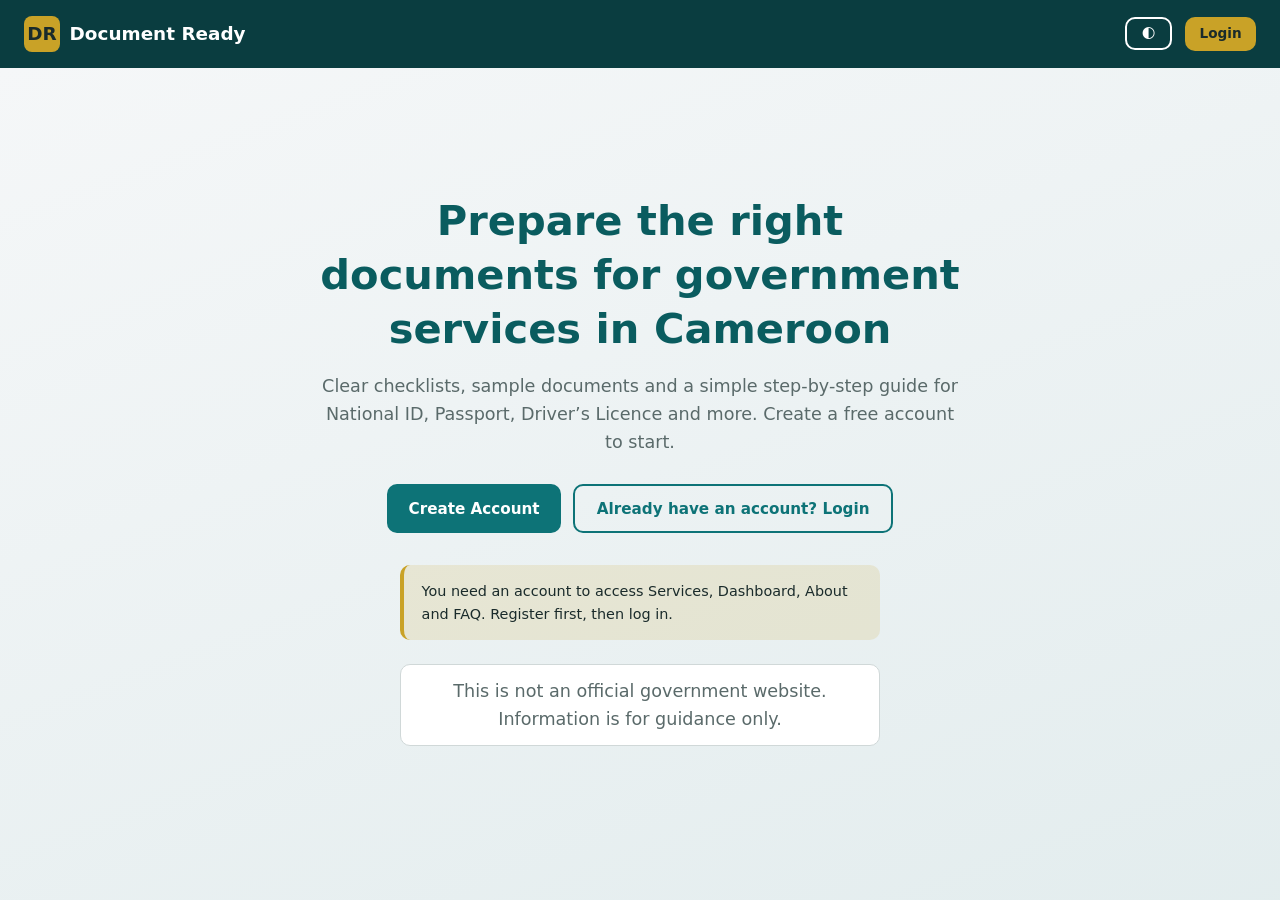
==== index.html @ 0cd77eed "First Commit" ====
<!DOCTYPE html>
<html lang="en">
<head>
  <meta charset="UTF-8">
  <meta name="viewport" content="width=device-width, initial-scale=1.0">
  <title>Document Ready – Cameroon Government Services Checklist</title>
  <link rel="stylesheet" href="css/main.css">
  <link rel="stylesheet" href="css/layout.css">
  <link rel="stylesheet" href="css/components.css">
</head>
<body class="landing-page">
  <header class="landing-header">
    <div class="brand">
      <div class="logo-icon">DR</div>
      <span>Document Ready</span>
    </div>
    <div>
      <button type="button" class="btn btn-sm btn-outline" id="landingTheme" style="border-color:#fff;color:#fff;margin-right:0.5rem">🌓</button>
      <a href="pages/login.html" class="btn btn-sm btn-accent" id="landingLoginBtn">Login</a>
    </div>
  </header>

  <section class="landing-hero">
    <div class="hero-content">
      <h1>Prepare the right documents for government services in Cameroon</h1>
      <p>
        Clear checklists, sample documents and a simple step-by-step guide for National ID, Passport, Driver’s Licence and more. Create a free account to start.
      </p>
      <div class="hero-actions">
        <a href="pages/register.html" class="btn btn-primary">Create Account</a>
        <a href="pages/login.html" class="btn btn-outline" id="heroLoginBtn">Already have an account? Login</a>
      </div>
      <div class="alert alert-warning mt-4" style="text-align:left;max-width:480px;margin-left:auto;margin-right:auto">
        You need an account to access Services, Dashboard, About and FAQ. Register first, then log in.
      </div>
      <p class="disclaimer" style="max-width:480px;margin-left:auto;margin-right:auto">
        This is not an official government website. Information is for guidance only.
      </p>
    </div>
  </section>

  <script src="js/auth.js"></script>
  <script src="js/header-footer.js"></script>
  <script>
    document.addEventListener("DOMContentLoaded", function () {
      if (isLoggedIn()) {
        window.location.href = "pages/dashboard.html";
        return;
      }
      var themeBtn = document.getElementById("landingTheme");
      if (themeBtn) {
        themeBtn.addEventListener("click", toggleTheme);
      }
    });
  </script>
</body>
</html>
---- css/main.css ----
/* Base styles, color variables and theme support */

:root {
  --primary: #0d7377;
  --primary-dark: #0a5c5f;
  --primary-light: #14919b;
  --accent: #c9a227;
  --accent-soft: #e8d48b;
  --bg: #f5f7f8;
  --bg-card: #ffffff;
  --text: #1a2b2b;
  --text-muted: #5a6a6a;
  --border: #d0d8d8;
  --sidebar-bg: #0a3d40;
  --sidebar-text: #e8f4f4;
  --success: #2e7d32;
  --danger: #c62828;
  --shadow: 0 2px 12px rgba(13, 115, 119, 0.12);
  --radius: 10px;
  --font: "Segoe UI", system-ui, -apple-system, sans-serif;
}

[data-theme="dark"] {
  --primary: #1aa6ab;
  --primary-dark: #14919b;
  --primary-light: #2bc4c9;
  --accent: #d4af37;
  --accent-soft: #3d3520;
  --bg: #0f1a1a;
  --bg-card: #162626;
  --text: #e8f0f0;
  --text-muted: #9aabab;
  --border: #2a3d3d;
  --sidebar-bg: #061e20;
  --sidebar-text: #d0e8e8;
  --success: #4caf50;
  --danger: #ef5350;
  --shadow: 0 2px 12px rgba(0, 0, 0, 0.4);
}

* {
  margin: 0;
  padding: 0;
  box-sizing: border-box;
}

html {
  scroll-behavior: smooth;
}

body {
  font-family: var(--font);
  background: var(--bg);
  color: var(--text);
  line-height: 1.6;
  min-height: 100vh;
  transition: background 0.3s, color 0.3s;
}

a {
  color: var(--primary);
  text-decoration: none;
}

a:hover {
  color: var(--primary-light);
}

img {
  max-width: 100%;
  height: auto;
}

h1, h2, h3, h4 {
  font-weight: 600;
  line-height: 1.3;
}

.container {
  width: 100%;
  max-width: 1100px;
  margin: 0 auto;
  padding: 0 1.25rem;
}

.btn {
  display: inline-flex;
  align-items: center;
  justify-content: center;
  gap: 0.4rem;
  padding: 0.65rem 1.35rem;
  border: none;
  border-radius: var(--radius);
  font-size: 0.95rem;
  font-weight: 600;
  cursor: pointer;
  transition: all 0.2s;
  font-family: inherit;
}

.btn-primary {
  background: var(--primary);
  color: #fff;
}

.btn-primary:hover {
  background: var(--primary-dark);
}

.btn-accent {
  background: var(--accent);
  color: #1a2b2b;
}

.btn-accent:hover {
  background: var(--accent-soft);
}

.btn-outline {
  background: transparent;
  border: 2px solid var(--primary);
  color: var(--primary);
}

.btn-outline:hover {
  background: var(--primary);
  color: #fff;
}

.btn-ghost {
  background: transparent;
  color: var(--text-muted);
}

.btn-ghost:hover {
  color: var(--primary);
}

.btn-sm {
  padding: 0.4rem 0.9rem;
  font-size: 0.85rem;
}

.btn-block {
  width: 100%;
}

.text-muted {
  color: var(--text-muted);
}

.text-center {
  text-align: center;
}

.mt-1 { margin-top: 0.5rem; }
.mt-2 { margin-top: 1rem; }
.mt-3 { margin-top: 1.5rem; }
.mt-4 { margin-top: 2rem; }
.mb-2 { margin-bottom: 1rem; }
.mb-3 { margin-bottom: 1.5rem; }

.badge {
  display: inline-block;
  padding: 0.2rem 0.6rem;
  border-radius: 20px;
  font-size: 0.75rem;
  font-weight: 600;
}

.badge-success {
  background: rgba(46, 125, 50, 0.15);
  color: var(--success);
}

.badge-pending {
  background: rgba(201, 162, 39, 0.2);
  color: var(--accent);
}

.alert {
  padding: 0.9rem 1.1rem;
  border-radius: var(--radius);
  margin-bottom: 1rem;
  font-size: 0.9rem;
}

.alert-info {
  background: rgba(13, 115, 119, 0.1);
  border-left: 4px solid var(--primary);
  color: var(--text);
}

.alert-warning {
  background: rgba(201, 162, 39, 0.15);
  border-left: 4px solid var(--accent);
}

.alert-danger {
  background: rgba(198, 40, 40, 0.1);
  border-left: 4px solid var(--danger);
  color: var(--danger);
}

.disclaimer {
  font-size: 0.8rem;
  color: var(--text-muted);
  padding: 0.75rem;
  background: var(--bg-card);
  border: 1px solid var(--border);
  border-radius: var(--radius);
  margin-top: 1.5rem;
}
---- css/layout.css ----
/* Sidebar, page layout, header, footer and responsive rules */

.app-shell {
  display: flex;
  min-height: 100vh;
}

/* Sidebar */
.sidebar {
  width: 260px;
  background: var(--sidebar-bg);
  color: var(--sidebar-text);
  display: flex;
  flex-direction: column;
  position: fixed;
  top: 0;
  left: 0;
  height: 100vh;
  z-index: 1000;
  transition: transform 0.3s ease, width 0.3s ease;
  box-shadow: 2px 0 16px rgba(0, 0, 0, 0.15);
}

.sidebar-brand {
  padding: 1.4rem 1.2rem;
  border-bottom: 1px solid rgba(255, 255, 255, 0.08);
  display: flex;
  align-items: center;
  gap: 0.7rem;
}

.sidebar-brand .logo-icon {
  width: 38px;
  height: 38px;
  background: var(--accent);
  border-radius: 8px;
  display: flex;
  align-items: center;
  justify-content: center;
  font-weight: 700;
  color: #1a2b2b;
  font-size: 1.1rem;
}

.sidebar-brand h2 {
  font-size: 1.15rem;
  font-weight: 700;
  color: #fff;
}

.sidebar-brand span {
  font-size: 0.7rem;
  opacity: 0.7;
  display: block;
}

.sidebar-nav {
  flex: 1;
  padding: 1rem 0.75rem;
  overflow-y: auto;
}

.sidebar-nav a {
  display: flex;
  align-items: center;
  gap: 0.75rem;
  padding: 0.75rem 1rem;
  color: var(--sidebar-text);
  border-radius: 8px;
  margin-bottom: 0.25rem;
  font-size: 0.95rem;
  transition: background 0.2s, color 0.2s;
}

.sidebar-nav a:hover,
.sidebar-nav a.active {
  background: rgba(255, 255, 255, 0.12);
  color: #fff;
}

.sidebar-nav a .nav-icon {
  width: 22px;
  text-align: center;
  font-size: 1.1rem;
}

.sidebar-footer {
  padding: 1rem;
  border-top: 1px solid rgba(255, 255, 255, 0.08);
}

.sidebar-footer .user-info {
  font-size: 0.85rem;
  margin-bottom: 0.75rem;
  opacity: 0.9;
}

.theme-toggle-btn {
  width: 100%;
  background: rgba(255, 255, 255, 0.1);
  color: var(--sidebar-text);
  border: 1px solid rgba(255, 255, 255, 0.15);
  padding: 0.55rem;
  border-radius: 8px;
  cursor: pointer;
  font-size: 0.85rem;
  display: flex;
  align-items: center;
  justify-content: center;
  gap: 0.4rem;
  transition: background 0.2s;
}

.theme-toggle-btn:hover {
  background: rgba(255, 255, 255, 0.18);
}

/* Main content area */
.main-content {
  flex: 1;
  margin-left: 260px;
  display: flex;
  flex-direction: column;
  min-height: 100vh;
  transition: margin-left 0.3s ease;
}

.top-bar {
  background: var(--bg-card);
  border-bottom: 1px solid var(--border);
  padding: 0.85rem 1.5rem;
  display: flex;
  align-items: center;
  justify-content: space-between;
  position: sticky;
  top: 0;
  z-index: 100;
  box-shadow: var(--shadow);
}

.top-bar h1 {
  font-size: 1.2rem;
}

.page-body {
  flex: 1;
  padding: 1.5rem;
}

.site-footer {
  background: var(--bg-card);
  border-top: 1px solid var(--border);
  padding: 1.25rem 1.5rem;
  text-align: center;
  font-size: 0.85rem;
  color: var(--text-muted);
}

/* Mobile sidebar toggle */
.sidebar-toggle {
  display: none;
  background: var(--primary);
  color: #fff;
  border: none;
  width: 42px;
  height: 42px;
  border-radius: 8px;
  font-size: 1.3rem;
  cursor: pointer;
  align-items: center;
  justify-content: center;
}

.sidebar-overlay {
  display: none;
  position: fixed;
  inset: 0;
  background: rgba(0, 0, 0, 0.45);
  z-index: 999;
}

/* Auth pages layout (no sidebar) */
.auth-page {
  min-height: 100vh;
  display: flex;
  align-items: center;
  justify-content: center;
  padding: 1.5rem;
  background: linear-gradient(135deg, var(--primary-dark) 0%, var(--primary) 50%, #0d5c60 100%);
}

.auth-card {
  background: var(--bg-card);
  width: 100%;
  max-width: 420px;
  border-radius: 14px;
  padding: 2rem;
  box-shadow: 0 12px 40px rgba(0, 0, 0, 0.25);
}

.auth-card h1 {
  text-align: center;
  margin-bottom: 0.35rem;
  color: var(--primary);
}

.auth-card .subtitle {
  text-align: center;
  color: var(--text-muted);
  font-size: 0.9rem;
  margin-bottom: 1.5rem;
}

/* Landing page without shell */
.landing-page {
  min-height: 100vh;
  display: flex;
  flex-direction: column;
}

.landing-header {
  background: var(--sidebar-bg);
  color: #fff;
  padding: 1rem 1.5rem;
  display: flex;
  align-items: center;
  justify-content: space-between;
}

.landing-header .brand {
  display: flex;
  align-items: center;
  gap: 0.6rem;
  font-weight: 700;
  font-size: 1.15rem;
}

.landing-header .brand .logo-icon {
  width: 36px;
  height: 36px;
  background: var(--accent);
  border-radius: 8px;
  display: flex;
  align-items: center;
  justify-content: center;
  color: #1a2b2b;
}

.landing-hero {
  flex: 1;
  display: flex;
  align-items: center;
  justify-content: center;
  padding: 3rem 1.5rem;
  background: linear-gradient(160deg, var(--bg) 0%, rgba(13, 115, 119, 0.08) 100%);
}

.hero-content {
  max-width: 640px;
  text-align: center;
}

.hero-content h1 {
  font-size: clamp(1.8rem, 4vw, 2.6rem);
  margin-bottom: 1rem;
  color: var(--primary-dark);
}

[data-theme="dark"] .hero-content h1 {
  color: var(--primary-light);
}

.hero-content p {
  font-size: 1.1rem;
  color: var(--text-muted);
  margin-bottom: 1.75rem;
}

.hero-actions {
  display: flex;
  flex-wrap: wrap;
  gap: 0.75rem;
  justify-content: center;
}

/* Responsive */
@media (max-width: 900px) {
  .sidebar {
    transform: translateX(-100%);
  }

  .sidebar.open {
    transform: translateX(0);
  }

  .main-content {
    margin-left: 0;
  }

  .sidebar-toggle {
    display: flex;
  }

  .sidebar-overlay.visible {
    display: block;
  }

  /* Hover open on mobile when toggle is hovered or sidebar hovered */
  .sidebar:hover,
  .sidebar-toggle:hover + .sidebar-overlay + .sidebar,
  .sidebar-toggle:focus + .sidebar-overlay + .sidebar {
    transform: translateX(0);
  }
}

@media (max-width: 600px) {
  .page-body {
    padding: 1rem;
  }

  .top-bar {
    padding: 0.7rem 1rem;
  }

  .top-bar h1 {
    font-size: 1rem;
  }

  .auth-card {
    padding: 1.5rem;
  }
}
---- css/components.css ----
/* Cards, forms, checklist, services grid, dashboard widgets */

/* Forms */
.form-group {
  margin-bottom: 1.1rem;
}

.form-group label {
  display: block;
  font-size: 0.9rem;
  font-weight: 600;
  margin-bottom: 0.35rem;
  color: var(--text);
}

.form-control {
  width: 100%;
  padding: 0.7rem 0.9rem;
  border: 1.5px solid var(--border);
  border-radius: 8px;
  font-size: 0.95rem;
  font-family: inherit;
  background: var(--bg);
  color: var(--text);
  transition: border-color 0.2s;
}

.form-control:focus {
  outline: none;
  border-color: var(--primary);
  box-shadow: 0 0 0 3px rgba(13, 115, 119, 0.15);
}

.form-control::placeholder {
  color: var(--text-muted);
}

.form-hint {
  font-size: 0.8rem;
  color: var(--text-muted);
  margin-top: 0.25rem;
}

.form-error {
  font-size: 0.8rem;
  color: var(--danger);
  margin-top: 0.25rem;
}

/* Service cards */
.services-toolbar {
  display: flex;
  flex-wrap: wrap;
  gap: 0.75rem;
  margin-bottom: 1.5rem;
  align-items: center;
}

.search-box {
  flex: 1;
  min-width: 200px;
  position: relative;
}

.search-box input {
  width: 100%;
  padding: 0.7rem 1rem 0.7rem 2.5rem;
  border: 1.5px solid var(--border);
  border-radius: 8px;
  background: var(--bg-card);
  color: var(--text);
  font-size: 0.95rem;
}

.search-box::before {
  content: "🔍";
  position: absolute;
  left: 0.85rem;
  top: 50%;
  transform: translateY(-50%);
  font-size: 0.9rem;
}

.filter-select {
  padding: 0.7rem 1rem;
  border: 1.5px solid var(--border);
  border-radius: 8px;
  background: var(--bg-card);
  color: var(--text);
  font-size: 0.9rem;
  min-width: 160px;
}

.services-grid {
  display: grid;
  grid-template-columns: repeat(auto-fill, minmax(280px, 1fr));
  gap: 1.25rem;
}

.service-card {
  background: var(--bg-card);
  border: 1px solid var(--border);
  border-radius: var(--radius);
  padding: 1.35rem;
  box-shadow: var(--shadow);
  display: flex;
  flex-direction: column;
  transition: transform 0.2s, box-shadow 0.2s;
}

.service-card:hover {
  transform: translateY(-3px);
  box-shadow: 0 6px 20px rgba(13, 115, 119, 0.18);
}

.service-card .icon {
  width: 48px;
  height: 48px;
  background: rgba(13, 115, 119, 0.12);
  border-radius: 10px;
  display: flex;
  align-items: center;
  justify-content: center;
  font-size: 1.4rem;
  margin-bottom: 0.9rem;
}

.service-card h3 {
  font-size: 1.1rem;
  margin-bottom: 0.4rem;
}

.service-card p {
  font-size: 0.88rem;
  color: var(--text-muted);
  flex: 1;
  margin-bottom: 1rem;
}

.service-card .meta {
  font-size: 0.8rem;
  color: var(--text-muted);
  margin-bottom: 0.9rem;
}

/* Checklist */
.checklist {
  list-style: none;
}

.checklist-item {
  display: flex;
  align-items: flex-start;
  gap: 0.75rem;
  padding: 0.9rem 1rem;
  background: var(--bg-card);
  border: 1px solid var(--border);
  border-radius: 8px;
  margin-bottom: 0.6rem;
  transition: background 0.2s;
}

.checklist-item.done {
  background: rgba(46, 125, 50, 0.08);
  border-color: rgba(46, 125, 50, 0.3);
}

.checklist-item input[type="checkbox"] {
  width: 20px;
  height: 20px;
  margin-top: 2px;
  accent-color: var(--primary);
  cursor: pointer;
  flex-shrink: 0;
}

.checklist-item .item-body {
  flex: 1;
}

.checklist-item .item-title {
  font-weight: 600;
  font-size: 0.95rem;
}

.checklist-item .item-tip {
  font-size: 0.8rem;
  color: var(--text-muted);
  margin-top: 0.2rem;
}

/* Sample document box */
.sample-doc {
  background: var(--bg);
  border: 1px dashed var(--border);
  border-radius: 8px;
  padding: 1rem;
  margin-top: 0.6rem;
  font-size: 0.85rem;
}

.sample-doc h4 {
  font-size: 0.9rem;
  margin-bottom: 0.5rem;
  color: var(--primary);
}

.sample-doc pre {
  white-space: pre-wrap;
  font-family: "Courier New", monospace;
  font-size: 0.78rem;
  color: var(--text-muted);
  background: var(--bg-card);
  padding: 0.75rem;
  border-radius: 6px;
  overflow-x: auto;
}

/* Progress bar */
.progress-wrap {
  margin: 1rem 0;
}

.progress-label {
  display: flex;
  justify-content: space-between;
  font-size: 0.85rem;
  margin-bottom: 0.35rem;
}

.progress-bar {
  height: 10px;
  background: var(--border);
  border-radius: 5px;
  overflow: hidden;
}

.progress-fill {
  height: 100%;
  background: linear-gradient(90deg, var(--primary), var(--primary-light));
  border-radius: 5px;
  transition: width 0.4s ease;
}

/* Dashboard cards */
.dash-grid {
  display: grid;
  grid-template-columns: repeat(auto-fill, minmax(260px, 1fr));
  gap: 1.25rem;
  margin-bottom: 2rem;
}

.dash-card {
  background: var(--bg-card);
  border: 1px solid var(--border);
  border-radius: var(--radius);
  padding: 1.25rem;
  box-shadow: var(--shadow);
}

.dash-card h3 {
  font-size: 0.95rem;
  color: var(--text-muted);
  margin-bottom: 0.5rem;
}

.dash-card .big-num {
  font-size: 1.8rem;
  font-weight: 700;
  color: var(--primary);
}

.progress-list {
  display: flex;
  flex-direction: column;
  gap: 1rem;
}

.progress-item {
  background: var(--bg-card);
  border: 1px solid var(--border);
  border-radius: var(--radius);
  padding: 1.15rem;
}

.progress-item h4 {
  font-size: 1rem;
  margin-bottom: 0.5rem;
}

/* Apply form section */
.apply-section {
  background: var(--bg-card);
  border: 1px solid var(--border);
  border-radius: var(--radius);
  padding: 1.5rem;
  margin-bottom: 1.5rem;
  box-shadow: var(--shadow);
}

.apply-section h2 {
  font-size: 1.2rem;
  margin-bottom: 1rem;
  padding-bottom: 0.6rem;
  border-bottom: 2px solid var(--primary);
}

/* FAQ */
.faq-list {
  display: flex;
  flex-direction: column;
  gap: 0.75rem;
}

.faq-item {
  background: var(--bg-card);
  border: 1px solid var(--border);
  border-radius: var(--radius);
  overflow: hidden;
}

.faq-q {
  width: 100%;
  text-align: left;
  padding: 1rem 1.2rem;
  background: transparent;
  border: none;
  font-size: 1rem;
  font-weight: 600;
  color: var(--text);
  cursor: pointer;
  font-family: inherit;
  display: flex;
  justify-content: space-between;
  align-items: center;
}

.faq-q:hover {
  color: var(--primary);
}

.faq-a {
  padding: 0 1.2rem 1rem;
  font-size: 0.92rem;
  color: var(--text-muted);
  display: none;
}

.faq-item.open .faq-a {
  display: block;
}

/* About features */
.features-grid {
  display: grid;
  grid-template-columns: repeat(auto-fill, minmax(220px, 1fr));
  gap: 1.25rem;
  margin-top: 1.5rem;
}

.feature-box {
  background: var(--bg-card);
  border: 1px solid var(--border);
  border-radius: var(--radius);
  padding: 1.25rem;
  text-align: center;
}

.feature-box .f-icon {
  font-size: 2rem;
  margin-bottom: 0.6rem;
}

.feature-box h3 {
  font-size: 1rem;
  margin-bottom: 0.4rem;
}

.feature-box p {
  font-size: 0.85rem;
  color: var(--text-muted);
}

/* Empty state */
.empty-state {
  text-align: center;
  padding: 3rem 1rem;
  color: var(--text-muted);
}

.empty-state .icon {
  font-size: 3rem;
  margin-bottom: 0.75rem;
}

/* Utility hidden */
.hidden {
  display: none !important;
}
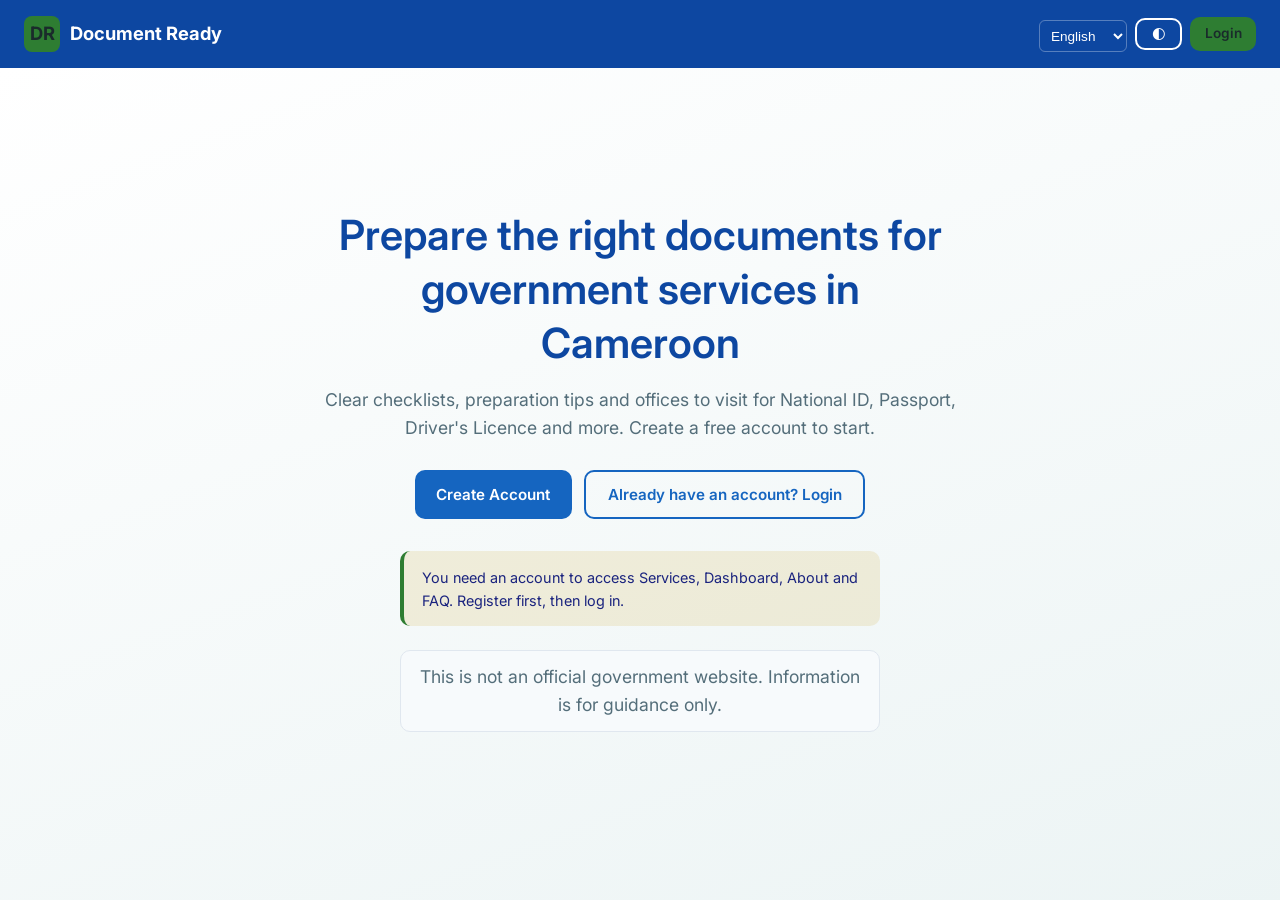
==== commit ba7a696f: "Complete Document Ready project: checklist website for Cameroon government services with login, bili" ====
--- a/index.html
+++ b/index.html
@@ -3,7 +3,10 @@
 <head>
   <meta charset="UTF-8">
   <meta name="viewport" content="width=device-width, initial-scale=1.0">
-  <title>Document Ready – Cameroon Government Services Checklist</title>
+  <title>Document Ready</title>
+  <link rel="preconnect" href="https://fonts.googleapis.com">
+  <link rel="preconnect" href="https://fonts.gstatic.com" crossorigin>
+  <link href="https://fonts.googleapis.com/css2?family=Inter:wght@400;500;600;700&display=swap" rel="stylesheet">
   <link rel="stylesheet" href="css/main.css">
   <link rel="stylesheet" href="css/layout.css">
   <link rel="stylesheet" href="css/components.css">
@@ -14,43 +17,46 @@
       <div class="logo-icon">DR</div>
       <span>Document Ready</span>
     </div>
-    <div>
-      <button type="button" class="btn btn-sm btn-outline" id="landingTheme" style="border-color:#fff;color:#fff;margin-right:0.5rem">🌓</button>
-      <a href="pages/login.html" class="btn btn-sm btn-accent" id="landingLoginBtn">Login</a>
+    <div style="display:flex;align-items:center;gap:0.5rem">
+      <select id="langSelectAuth" class="lang-select" style="width:auto;color:#fff;border-color:rgba(255,255,255,0.3);background:transparent">
+        <option value="en">English</option>
+        <option value="fr">Francais</option>
+      </select>
+      <button type="button" class="btn btn-sm btn-outline" id="landingTheme" style="border-color:#fff;color:#fff">🌓</button>
+      <a href="pages/login.html" class="btn btn-sm btn-accent" data-i18n="loginBtn">Login</a>
     </div>
   </header>
 
   <section class="landing-hero">
     <div class="hero-content">
-      <h1>Prepare the right documents for government services in Cameroon</h1>
-      <p>
-        Clear checklists, sample documents and a simple step-by-step guide for National ID, Passport, Driver’s Licence and more. Create a free account to start.
-      </p>
+      <h1 data-i18n="heroTitle">Prepare the right documents for government services in Cameroon</h1>
+      <p data-i18n="heroText">Clear checklists, preparation tips and offices to visit.</p>
       <div class="hero-actions">
-        <a href="pages/register.html" class="btn btn-primary">Create Account</a>
-        <a href="pages/login.html" class="btn btn-outline" id="heroLoginBtn">Already have an account? Login</a>
+        <a href="pages/register.html" class="btn btn-primary" data-i18n="createAccount">Create Account</a>
+        <a href="pages/login.html" class="btn btn-outline" data-i18n="alreadyAccount">Already have an account? Login</a>
       </div>
-      <div class="alert alert-warning mt-4" style="text-align:left;max-width:480px;margin-left:auto;margin-right:auto">
-        You need an account to access Services, Dashboard, About and FAQ. Register first, then log in.
+      <div class="alert alert-warning mt-4" style="text-align:left;max-width:480px;margin-left:auto;margin-right:auto" data-i18n="needAccount">
+        You need an account to access the site. Register first, then log in.
       </div>
-      <p class="disclaimer" style="max-width:480px;margin-left:auto;margin-right:auto">
-        This is not an official government website. Information is for guidance only.
+      <p class="disclaimer" style="max-width:480px;margin-left:auto;margin-right:auto" data-i18n="notOfficialSite">
+        This is not an official government website.
       </p>
     </div>
   </section>
 
   <script src="js/auth.js"></script>
-  <script src="js/header-footer.js"></script>
+  <script src="js/i18n.js"></script>
+  <script src="js/ui.js"></script>
+  <script src="js/main.js"></script>
   <script>
     document.addEventListener("DOMContentLoaded", function () {
       if (isLoggedIn()) {
         window.location.href = "pages/dashboard.html";
         return;
       }
-      var themeBtn = document.getElementById("landingTheme");
-      if (themeBtn) {
-        themeBtn.addEventListener("click", toggleTheme);
-      }
+      applyTranslations();
+      setupAuthLangSelect("langSelectAuth");
+      document.getElementById("landingTheme").addEventListener("click", toggleTheme);
     });
   </script>
 </body>
--- a/css/main.css
+++ b/css/main.css
@@ -1,41 +1,41 @@
 /* Base styles, color variables and theme support */
 
 :root {
-  --primary: #0d7377;
-  --primary-dark: #0a5c5f;
-  --primary-light: #14919b;
-  --accent: #c9a227;
-  --accent-soft: #e8d48b;
-  --bg: #f5f7f8;
-  --bg-card: #ffffff;
-  --text: #1a2b2b;
-  --text-muted: #5a6a6a;
-  --border: #d0d8d8;
-  --sidebar-bg: #0a3d40;
-  --sidebar-text: #e8f4f4;
+  --primary: #1565c0;
+  --primary-dark: #0d47a1;
+  --primary-light: #42a5f5;
+  --accent: #2e7d32;
+  --accent-soft: #e8f5e9;
+  --bg: #ffffff;
+  --bg-card: #f7fafc;
+  --text: #1a237e;
+  --text-muted: #546e7a;
+  --border: #e0e7ef;
+  --sidebar-bg: #0d47a1;
+  --sidebar-text: #e3f2fd;
   --success: #2e7d32;
   --danger: #c62828;
-  --shadow: 0 2px 12px rgba(13, 115, 119, 0.12);
+  --shadow: 0 2px 12px rgba(21, 101, 192, 0.12);
   --radius: 10px;
-  --font: "Segoe UI", system-ui, -apple-system, sans-serif;
+  --font: "Inter", "Segoe UI", system-ui, -apple-system, sans-serif;
 }
 
 [data-theme="dark"] {
-  --primary: #1aa6ab;
-  --primary-dark: #14919b;
-  --primary-light: #2bc4c9;
-  --accent: #d4af37;
-  --accent-soft: #3d3520;
-  --bg: #0f1a1a;
-  --bg-card: #162626;
-  --text: #e8f0f0;
-  --text-muted: #9aabab;
-  --border: #2a3d3d;
-  --sidebar-bg: #061e20;
-  --sidebar-text: #d0e8e8;
-  --success: #4caf50;
+  --primary: #42a5f5;
+  --primary-dark: #1e88e5;
+  --primary-light: #90caf9;
+  --accent: #66bb6a;
+  --accent-soft: #1b3a1f;
+  --bg: #0a1628;
+  --bg-card: #12233a;
+  --text: #e8eef7;
+  --text-muted: #90a4ae;
+  --border: #1e3a5f;
+  --sidebar-bg: #061428;
+  --sidebar-text: #bbdefb;
+  --success: #66bb6a;
   --danger: #ef5350;
-  --shadow: 0 2px 12px rgba(0, 0, 0, 0.4);
+  --shadow: 0 2px 12px rgba(0, 0, 0, 0.45);
 }
 
 * {
@@ -211,3 +211,36 @@
   border-radius: var(--radius);
   margin-top: 1.5rem;
 }
+
+/* Language select in sidebar */
+.lang-select {
+  width: 100%;
+  margin-top: 0.25rem;
+  padding: 0.4rem;
+  border-radius: 6px;
+  border: 1px solid rgba(255, 255, 255, 0.2);
+  background: rgba(255, 255, 255, 0.1);
+  color: inherit;
+  font-size: 0.85rem;
+}
+
+.password-wrap {
+  position: relative;
+}
+
+.password-wrap .form-control {
+  padding-right: 2.5rem;
+}
+
+.password-toggle {
+  position: absolute;
+  right: 0.6rem;
+  top: 50%;
+  transform: translateY(-50%);
+  background: none;
+  border: none;
+  cursor: pointer;
+  font-size: 1rem;
+  color: var(--text-muted);
+}
+
